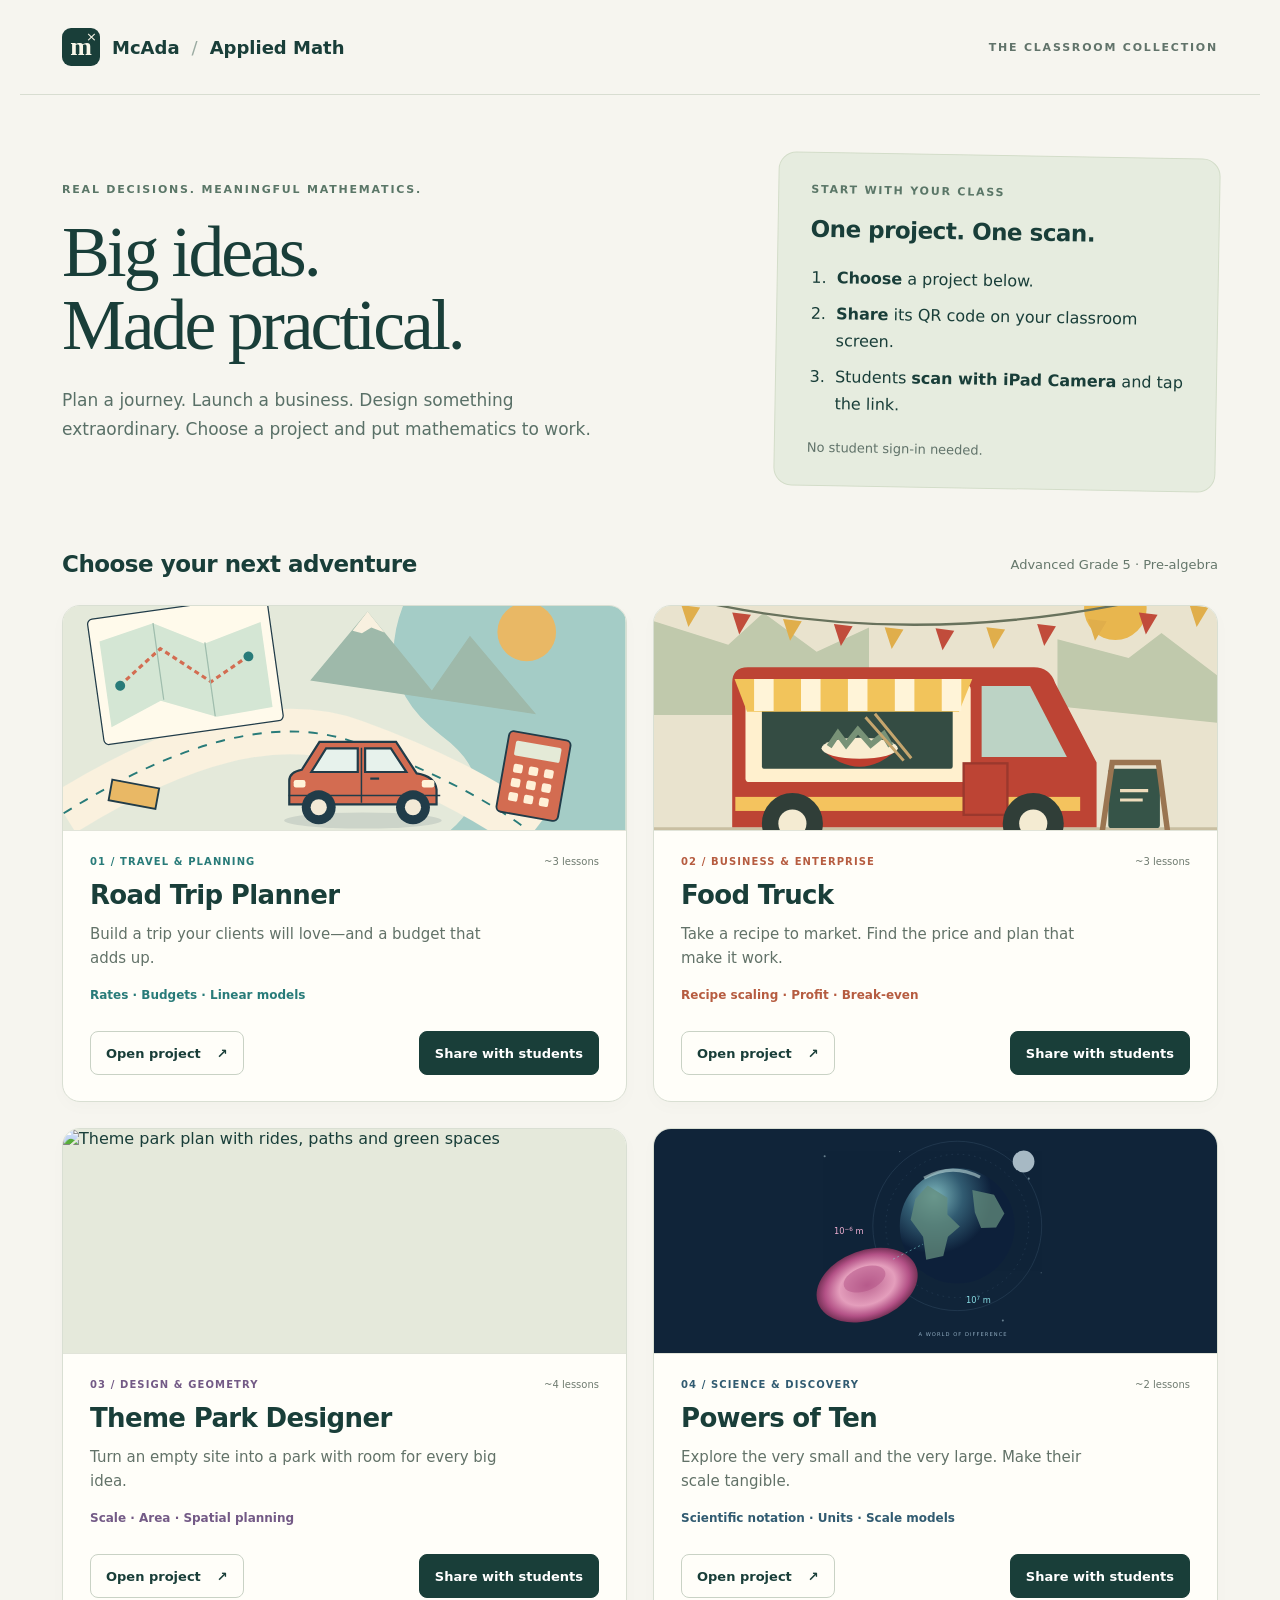
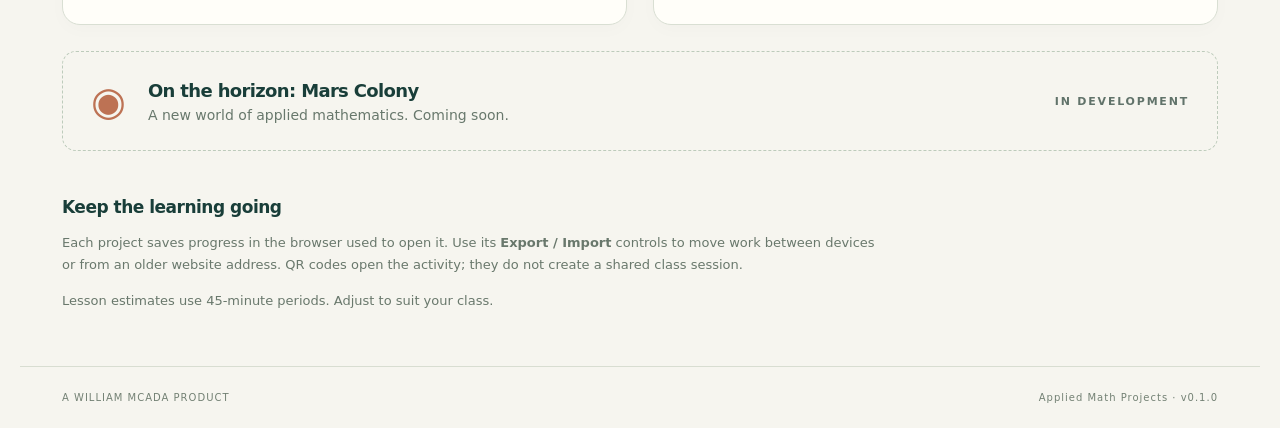
==== index.html @ c735e799 "Applied Math launcher v0.1.0 implementation checkpoint" ====
<!doctype html>
<html lang="en"><head><meta charset="utf-8"><meta name="viewport" content="width=device-width,initial-scale=1"><meta name="theme-color" content="#183e39"><title>Applied Math Projects · v0.1.0</title><link rel="stylesheet" href="launcher/style.css"><script src="launcher/vendor/qrcode.js" defer></script><script src="launcher/app.js" defer></script></head>
<body><a class="skip" href="#projects">Skip to projects</a><header><a class="brand" href="./"><span class="mark">m<span>×</span></span> McAda <b>/</b> Applied Math</a><span class="tag">THE CLASSROOM COLLECTION</span></header>
<main><section class="intro"><div><p class="eyebrow">REAL DECISIONS. MEANINGFUL MATHEMATICS.</p><h1>Big ideas.<br>Made practical.</h1><p class="lead">Plan a journey. Launch a business. Design something extraordinary. Choose a project and put mathematics to work.</p></div><aside aria-label="Teacher instructions"><p class="eyebrow">START WITH YOUR CLASS</p><h2>One project. One scan.</h2><ol><li><b>Choose</b> a project below.</li><li><b>Share</b> its QR code on your classroom screen.</li><li>Students <b>scan with iPad Camera</b> and tap the link.</li></ol><p>No student sign-in needed.</p></aside></section>
<section id="projects" aria-labelledby="projects-title"><div class="section-heading"><h2 id="projects-title">Choose your next adventure</h2><p>Advanced Grade 5 · Pre-algebra</p></div><div class="grid">
<article style="--accent:#287b79"><div class="art"><img src="launcher/art/road.svg" alt="Route map, car and travel calculator"></div><div class="card-body"><p class="meta">01 / TRAVEL &amp; PLANNING <span>~3 lessons</span></p><h3>Road Trip Planner</h3><p>Build a trip your clients will love—and a budget that adds up.</p><p class="skills">Rates · Budgets · Linear models</p><div class="actions"><a class="open" href="road-trip-planner/">Open project <span aria-hidden="true">↗</span></a><button data-project="road">Share with students</button></div></div></article>
<article style="--accent:#b65c40"><div class="art"><img src="launcher/art/food.svg" alt="An illustrated festival food truck"></div><div class="card-body"><p class="meta">02 / BUSINESS &amp; ENTERPRISE <span>~3 lessons</span></p><h3>Food Truck</h3><p>Take a recipe to market. Find the price and plan that make it work.</p><p class="skills">Recipe scaling · Profit · Break-even</p><div class="actions"><a class="open" href="food-truck-business-launch/">Open project <span aria-hidden="true">↗</span></a><button data-project="food">Share with students</button></div></div></article>
<article style="--accent:#735a86"><div class="art"><img src="launcher/art/park.svg" alt="Theme park plan with rides, paths and green spaces"></div><div class="card-body"><p class="meta">03 / DESIGN &amp; GEOMETRY <span>~4 lessons</span></p><h3>Theme Park Designer</h3><p>Turn an empty site into a park with room for every big idea.</p><p class="skills">Scale · Area · Spatial planning</p><div class="actions"><a class="open" href="theme-park-designer/">Open project <span aria-hidden="true">↗</span></a><button data-project="park">Share with students</button></div></div></article>
<article style="--accent:#315b71"><div class="art scale"><img src="launcher/art/scale.svg" alt="A cell and planet Earth shown at different scales"></div><div class="card-body"><p class="meta">04 / SCIENCE &amp; DISCOVERY <span>~2 lessons</span></p><h3>Powers of Ten</h3><p>Explore the very small and the very large. Make their scale tangible.</p><p class="skills">Scientific notation · Units · Scale models</p><div class="actions"><a class="open" href="powers-of-ten/">Open project <span aria-hidden="true">↗</span></a><button data-project="scale">Share with students</button></div></div></article>
</div><div class="coming"><span aria-hidden="true">◉</span><div><h3>On the horizon: Mars Colony</h3><p>A new world of applied mathematics. Coming soon.</p></div><span class="tag">IN DEVELOPMENT</span></div></section>
<section class="note"><h2>Keep the learning going</h2><p>Each project saves progress in the browser used to open it. Use its <b>Export / Import</b> controls to move work between devices or from an older website address. QR codes open the activity; they do not create a shared class session.</p><p>Lesson estimates use 45-minute periods. Adjust to suit your class.</p></section></main>
<footer><span>A WILLIAM MCADA PRODUCT</span><span>Applied Math Projects · v0.1.0</span></footer>
<dialog id="share" aria-labelledby="share-title" aria-describedby="scan-instructions"><button class="close" aria-label="Close sharing panel">✕</button><p class="eyebrow">YOUR NEXT PROJECT</p><h2 id="share-title"></h2><p id="scan-instructions">Open iPad Camera, scan the code, then tap the link.</p><div id="qr" role="img" aria-label="QR code for the selected project"></div><a id="project-url"></a><div class="share-actions"><button id="copy">Copy link</button><button id="fullscreen">Full-screen QR</button><a id="launch" class="open">Open project ↗</a></div><p id="status" role="status" aria-live="polite"></p></dialog>
<noscript><p class="note">Project links work without JavaScript. Enable JavaScript to display QR codes.</p></noscript></body></html>
---- launcher/style.css ----
:root{font-family:Inter,ui-sans-serif,system-ui,-apple-system,BlinkMacSystemFont,"Segoe UI",sans-serif;color:#193e39;background:#f6f5ef;font-synthesis:none}*{box-sizing:border-box}body{margin:0}a{color:inherit}button,a{ -webkit-tap-highlight-color:transparent}button{font:inherit;cursor:pointer}button:focus-visible,a:focus-visible{outline:3px solid #c57025;outline-offset:4px}.skip{position:absolute;left:16px;top:-60px;background:white;padding:12px;z-index:3}.skip:focus{top:12px}header,main,footer{max-width:1240px;margin:auto}header{padding:28px 42px;display:flex;justify-content:space-between;align-items:center;border-bottom:1px solid #d8ddd1}.brand{display:flex;align-items:center;gap:12px;text-decoration:none;font-size:18px;font-weight:700}.brand b{color:#9baba2;font-weight:400}.mark{background:#193e39;color:#faf7e9;width:38px;height:38px;border-radius:9px;display:grid;place-content:center;font-family:Georgia,serif;font-size:26px;position:relative}.mark span{position:absolute;right:3px;top:1px;font:13px system-ui}.tag,.eyebrow{font-size:11px;letter-spacing:1.8px;font-weight:750}.tag{color:#61736a}main{padding:0 42px}.intro{display:grid;grid-template-columns:1.45fr 1fr;gap:72px;align-items:center;padding:60px 0 55px}.eyebrow{color:#5a7667;margin:0 0 20px}h1{font-family:Georgia,serif;font-size:clamp(48px,5.6vw,76px);font-weight:400;letter-spacing:-3px;line-height:1.02;margin:0 0 24px}.lead{max-width:550px;font-size:17px;line-height:1.7;color:#597067}.intro aside{background:#e6ecdf;border:1px solid #d3ddc9;border-radius:18px;padding:30px 32px;transform:rotate(1deg)}h2{font-size:23px;letter-spacing:-.5px}.intro aside h2{margin:0 0 18px}.intro ol{padding-left:22px;line-height:1.65}.intro li{padding:5px 0 5px 5px}.intro aside>p:last-child{font-size:13px;color:#61736a;margin:18px 0 0}.section-heading{display:flex;justify-content:space-between;align-items:center;margin-bottom:20px}.section-heading h2{margin:0}.section-heading p{font-size:13px;color:#65776b}.grid{display:grid;grid-template-columns:1fr 1fr;gap:26px}article{border:1px solid #d9dfd3;border-radius:18px;background:#fffef9;overflow:hidden;box-shadow:0 5px 18px #183e3905;display:flex;flex-direction:column}.art{height:225px;background:#e5e9db;overflow:hidden;border-bottom:1px solid #e1e4d9}.art img{display:block;width:100%;height:100%;object-fit:cover}.art.scale{background:#102439}.art.scale img{object-fit:contain}.card-body{padding:25px 27px 26px;flex:1;display:flex;flex-direction:column}.meta{font-size:10px;font-weight:750;letter-spacing:1.1px;color:var(--accent);display:flex;justify-content:space-between;gap:8px;margin:0 0 13px}.meta span{white-space:nowrap;color:#6f7b70;letter-spacing:0;font-weight:500}h3{font-size:26px;letter-spacing:-.65px;margin:0 0 12px}.card-body>p:not(.meta){font-size:15px;color:#627268;line-height:1.6;margin:0 0 16px;max-width:410px}.card-body>p.skills{font-size:12px;color:var(--accent);font-weight:650;margin-top:auto}.actions{display:flex;align-items:center;gap:12px;margin-top:10px}.open,button{min-height:44px;border-radius:8px;padding:12px 15px;font-size:13px;font-weight:650;border:1px solid #c9d2c5;text-decoration:none;background:#fffef9}.open{display:inline-flex;gap:16px;align-items:center}.actions button{background:#193e39;color:white;border-color:#193e39;margin-left:auto}.open:hover,button:hover{filter:brightness(.94)}.coming{display:flex;gap:22px;align-items:center;padding:26px 28px;margin:26px 0 0;border:1px dashed #bdcbbb;border-radius:14px}.coming>span:first-child{font-size:40px;color:#bd7254}.coming h3{font-size:18px;margin:0 0 6px}.coming p{font-size:14px;color:#68786c;margin:0}.coming .tag{margin-left:auto}.note{padding:32px 0 40px;max-width:820px}.note h2{font-size:17px}.note p{font-size:13px;line-height:1.75;color:#69786c}footer{display:flex;justify-content:space-between;padding:25px 42px;border-top:1px solid #d8ddd1;font-size:10px;letter-spacing:1px;color:#738174}dialog{border:0;border-radius:20px;background:#fffef9;color:#193e39;padding:36px;width:min(680px,calc(100% - 24px));max-height:95dvh;overflow:auto;text-align:center;box-shadow:0 20px 100px #0004}dialog::backdrop{background:#102e29c9}dialog .eyebrow{margin:0 32px 12px}dialog h2{font-size:30px;margin:12px 24px}dialog p{line-height:1.5}.close{position:absolute;right:12px;top:12px;border:0;background:transparent;font-size:20px}#qr{max-width:340px;width:100%;margin:20px auto;background:white}#qr svg{display:block;width:100%;height:auto}#project-url{display:block;overflow-wrap:anywhere;font-size:14px;margin-bottom:22px}.share-actions{display:flex;flex-wrap:wrap;justify-content:center;gap:10px}#status{min-height:21px;font-size:13px;margin-bottom:0}dialog.projecting,dialog:fullscreen{width:100%;height:100dvh;max-width:none;max-height:none;border-radius:0;margin:0;display:flex;flex-direction:column;align-items:center;justify-content:center;padding:24px}dialog.projecting #qr,dialog:fullscreen #qr{width:min(60vh,540px);max-width:75vw;margin:8px auto}dialog.projecting p,dialog:fullscreen p{margin:8px}dialog.projecting h2,dialog:fullscreen h2{margin:8px;font-size:clamp(24px,4vw,42px)}@media(max-width:760px){header{padding:20px}header>.tag{display:none}main{padding:0 20px}.intro{grid-template-columns:1fr;gap:25px;padding:36px 0}.intro aside{transform:none;padding:24px}.section-heading{display:block}.grid{gap:20px;grid-template-columns:1fr}.art{height:220px}.coming{padding:20px}.coming .tag{display:none}footer{padding:22px 20px;gap:20px}.card-body{padding:23px}.actions{gap:8px}.actions a,.actions button{padding:12px 10px;font-size:12px}dialog{padding:30px 18px}dialog h2{font-size:25px}.brand{font-size:16px}h1{letter-spacing:-2px}}
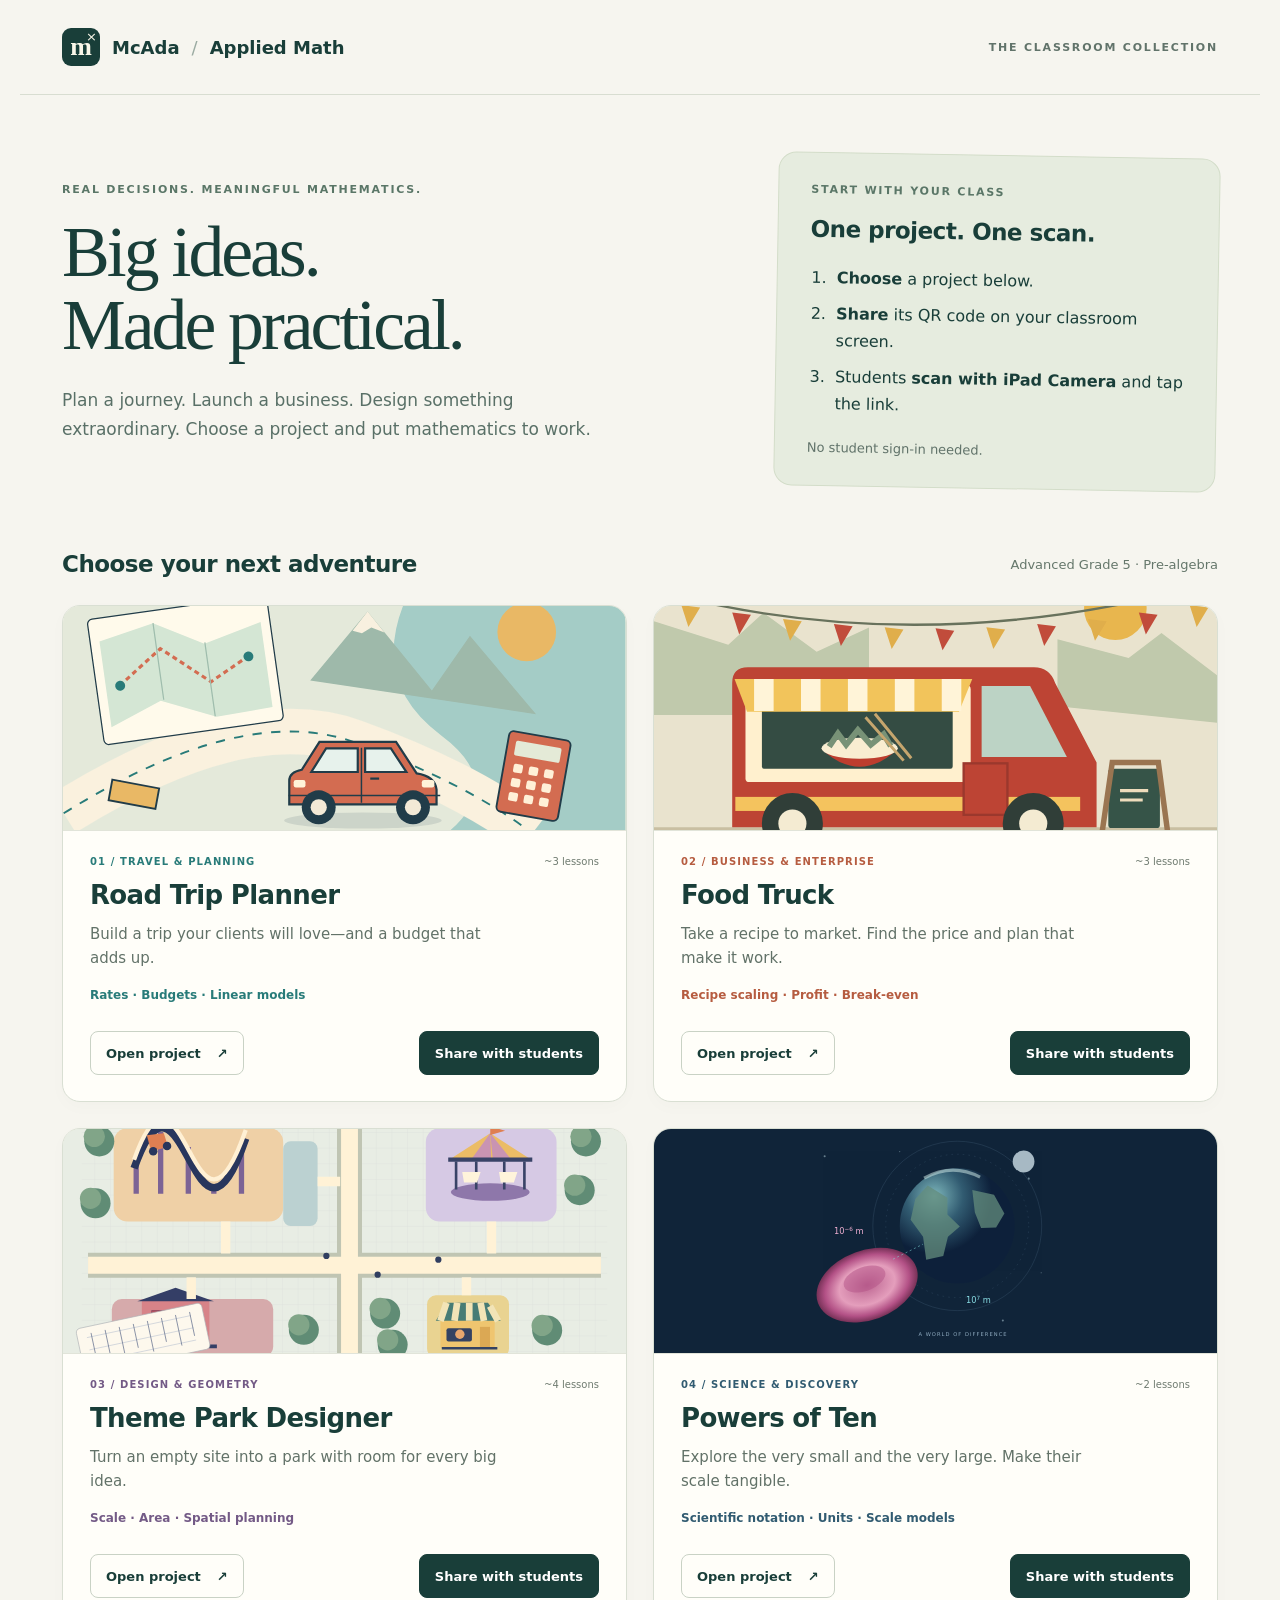
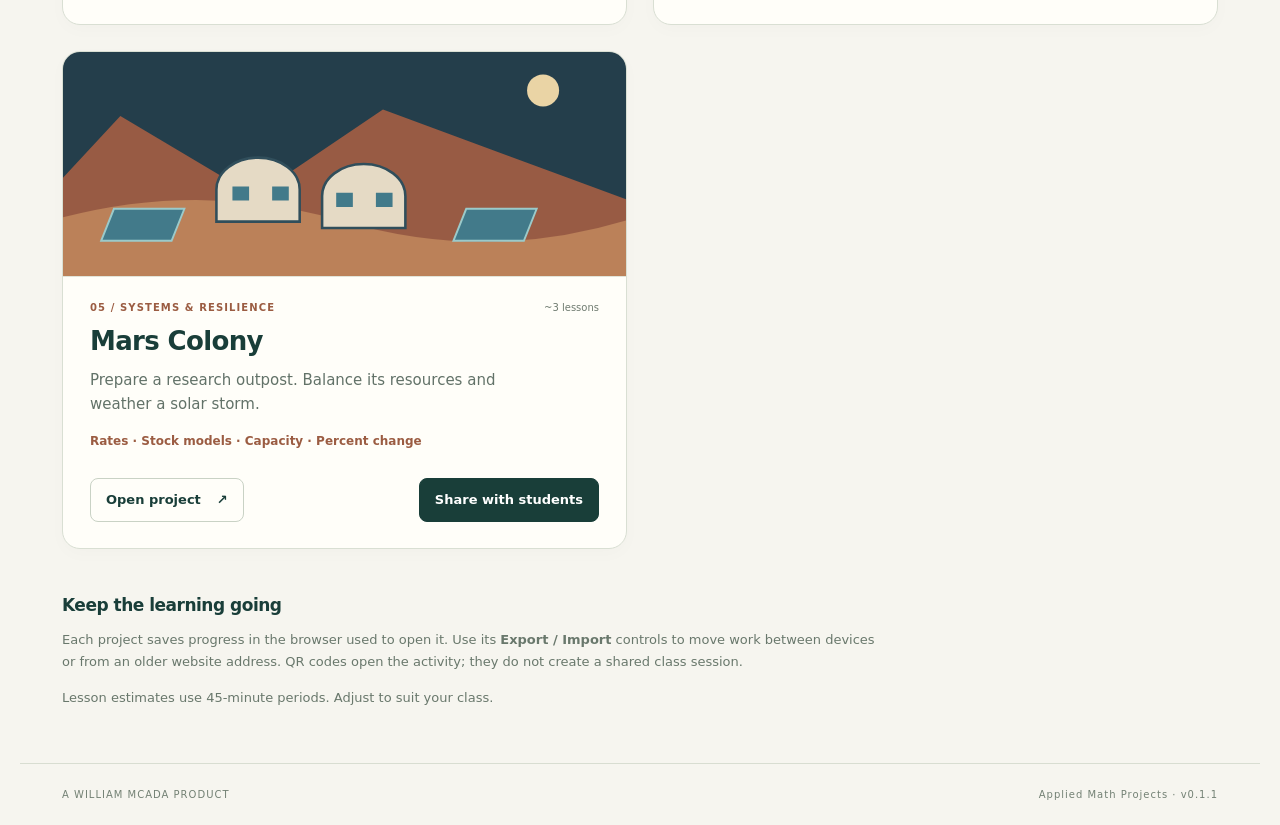
==== commit 39bba7c9: "Mars Colony v0.1.0 implementation checkpoint Exact application source and artifacts tested from loca" ====
--- a/index.html
+++ b/index.html
@@ -1,5 +1,5 @@
 <!doctype html>
-<html lang="en"><head><meta charset="utf-8"><meta name="viewport" content="width=device-width,initial-scale=1"><meta name="theme-color" content="#183e39"><title>Applied Math Projects · v0.1.0</title><link rel="stylesheet" href="launcher/style.css"><script src="launcher/vendor/qrcode.js" defer></script><script src="launcher/app.js" defer></script></head>
+<html lang="en"><head><meta charset="utf-8"><meta name="viewport" content="width=device-width,initial-scale=1"><meta name="theme-color" content="#183e39"><title>Applied Math Projects · v0.1.1</title><link rel="stylesheet" href="launcher/style.css"><script src="launcher/vendor/qrcode.js" defer></script><script src="launcher/app.js" defer></script></head>
 <body><a class="skip" href="#projects">Skip to projects</a><header><a class="brand" href="./"><span class="mark">m<span>×</span></span> McAda <b>/</b> Applied Math</a><span class="tag">THE CLASSROOM COLLECTION</span></header>
 <main><section class="intro"><div><p class="eyebrow">REAL DECISIONS. MEANINGFUL MATHEMATICS.</p><h1>Big ideas.<br>Made practical.</h1><p class="lead">Plan a journey. Launch a business. Design something extraordinary. Choose a project and put mathematics to work.</p></div><aside aria-label="Teacher instructions"><p class="eyebrow">START WITH YOUR CLASS</p><h2>One project. One scan.</h2><ol><li><b>Choose</b> a project below.</li><li><b>Share</b> its QR code on your classroom screen.</li><li>Students <b>scan with iPad Camera</b> and tap the link.</li></ol><p>No student sign-in needed.</p></aside></section>
 <section id="projects" aria-labelledby="projects-title"><div class="section-heading"><h2 id="projects-title">Choose your next adventure</h2><p>Advanced Grade 5 · Pre-algebra</p></div><div class="grid">
@@ -7,8 +7,8 @@
 <article style="--accent:#b65c40"><div class="art"><img src="launcher/art/food.svg" alt="An illustrated festival food truck"></div><div class="card-body"><p class="meta">02 / BUSINESS &amp; ENTERPRISE <span>~3 lessons</span></p><h3>Food Truck</h3><p>Take a recipe to market. Find the price and plan that make it work.</p><p class="skills">Recipe scaling · Profit · Break-even</p><div class="actions"><a class="open" href="food-truck-business-launch/">Open project <span aria-hidden="true">↗</span></a><button data-project="food">Share with students</button></div></div></article>
 <article style="--accent:#735a86"><div class="art"><img src="launcher/art/park.svg" alt="Theme park plan with rides, paths and green spaces"></div><div class="card-body"><p class="meta">03 / DESIGN &amp; GEOMETRY <span>~4 lessons</span></p><h3>Theme Park Designer</h3><p>Turn an empty site into a park with room for every big idea.</p><p class="skills">Scale · Area · Spatial planning</p><div class="actions"><a class="open" href="theme-park-designer/">Open project <span aria-hidden="true">↗</span></a><button data-project="park">Share with students</button></div></div></article>
 <article style="--accent:#315b71"><div class="art scale"><img src="launcher/art/scale.svg" alt="A cell and planet Earth shown at different scales"></div><div class="card-body"><p class="meta">04 / SCIENCE &amp; DISCOVERY <span>~2 lessons</span></p><h3>Powers of Ten</h3><p>Explore the very small and the very large. Make their scale tangible.</p><p class="skills">Scientific notation · Units · Scale models</p><div class="actions"><a class="open" href="powers-of-ten/">Open project <span aria-hidden="true">↗</span></a><button data-project="scale">Share with students</button></div></div></article>
-</div><div class="coming"><span aria-hidden="true">◉</span><div><h3>On the horizon: Mars Colony</h3><p>A new world of applied mathematics. Coming soon.</p></div><span class="tag">IN DEVELOPMENT</span></div></section>
+<article style="--accent:#9b5c42"><div class="art"><img src="launcher/art/mars.svg" alt="Mars research outpost with habitats and solar arrays"></div><div class="card-body"><p class="meta">05 / SYSTEMS &amp; RESILIENCE <span>~3 lessons</span></p><h3>Mars Colony</h3><p>Prepare a research outpost. Balance its resources and weather a solar storm.</p><p class="skills">Rates · Stock models · Capacity · Percent change</p><div class="actions"><a class="open" href="mars-colony/">Open project <span aria-hidden="true">↗</span></a><button data-project="mars">Share with students</button></div></div></article></div></section>
 <section class="note"><h2>Keep the learning going</h2><p>Each project saves progress in the browser used to open it. Use its <b>Export / Import</b> controls to move work between devices or from an older website address. QR codes open the activity; they do not create a shared class session.</p><p>Lesson estimates use 45-minute periods. Adjust to suit your class.</p></section></main>
-<footer><span>A WILLIAM MCADA PRODUCT</span><span>Applied Math Projects · v0.1.0</span></footer>
+<footer><span>A WILLIAM MCADA PRODUCT</span><span>Applied Math Projects · v0.1.1</span></footer>
 <dialog id="share" aria-labelledby="share-title" aria-describedby="scan-instructions"><button class="close" aria-label="Close sharing panel">✕</button><p class="eyebrow">YOUR NEXT PROJECT</p><h2 id="share-title"></h2><p id="scan-instructions">Open iPad Camera, scan the code, then tap the link.</p><div id="qr" role="img" aria-label="QR code for the selected project"></div><a id="project-url"></a><div class="share-actions"><button id="copy">Copy link</button><button id="fullscreen">Full-screen QR</button><a id="launch" class="open">Open project ↗</a></div><p id="status" role="status" aria-live="polite"></p></dialog>
 <noscript><p class="note">Project links work without JavaScript. Enable JavaScript to display QR codes.</p></noscript></body></html>
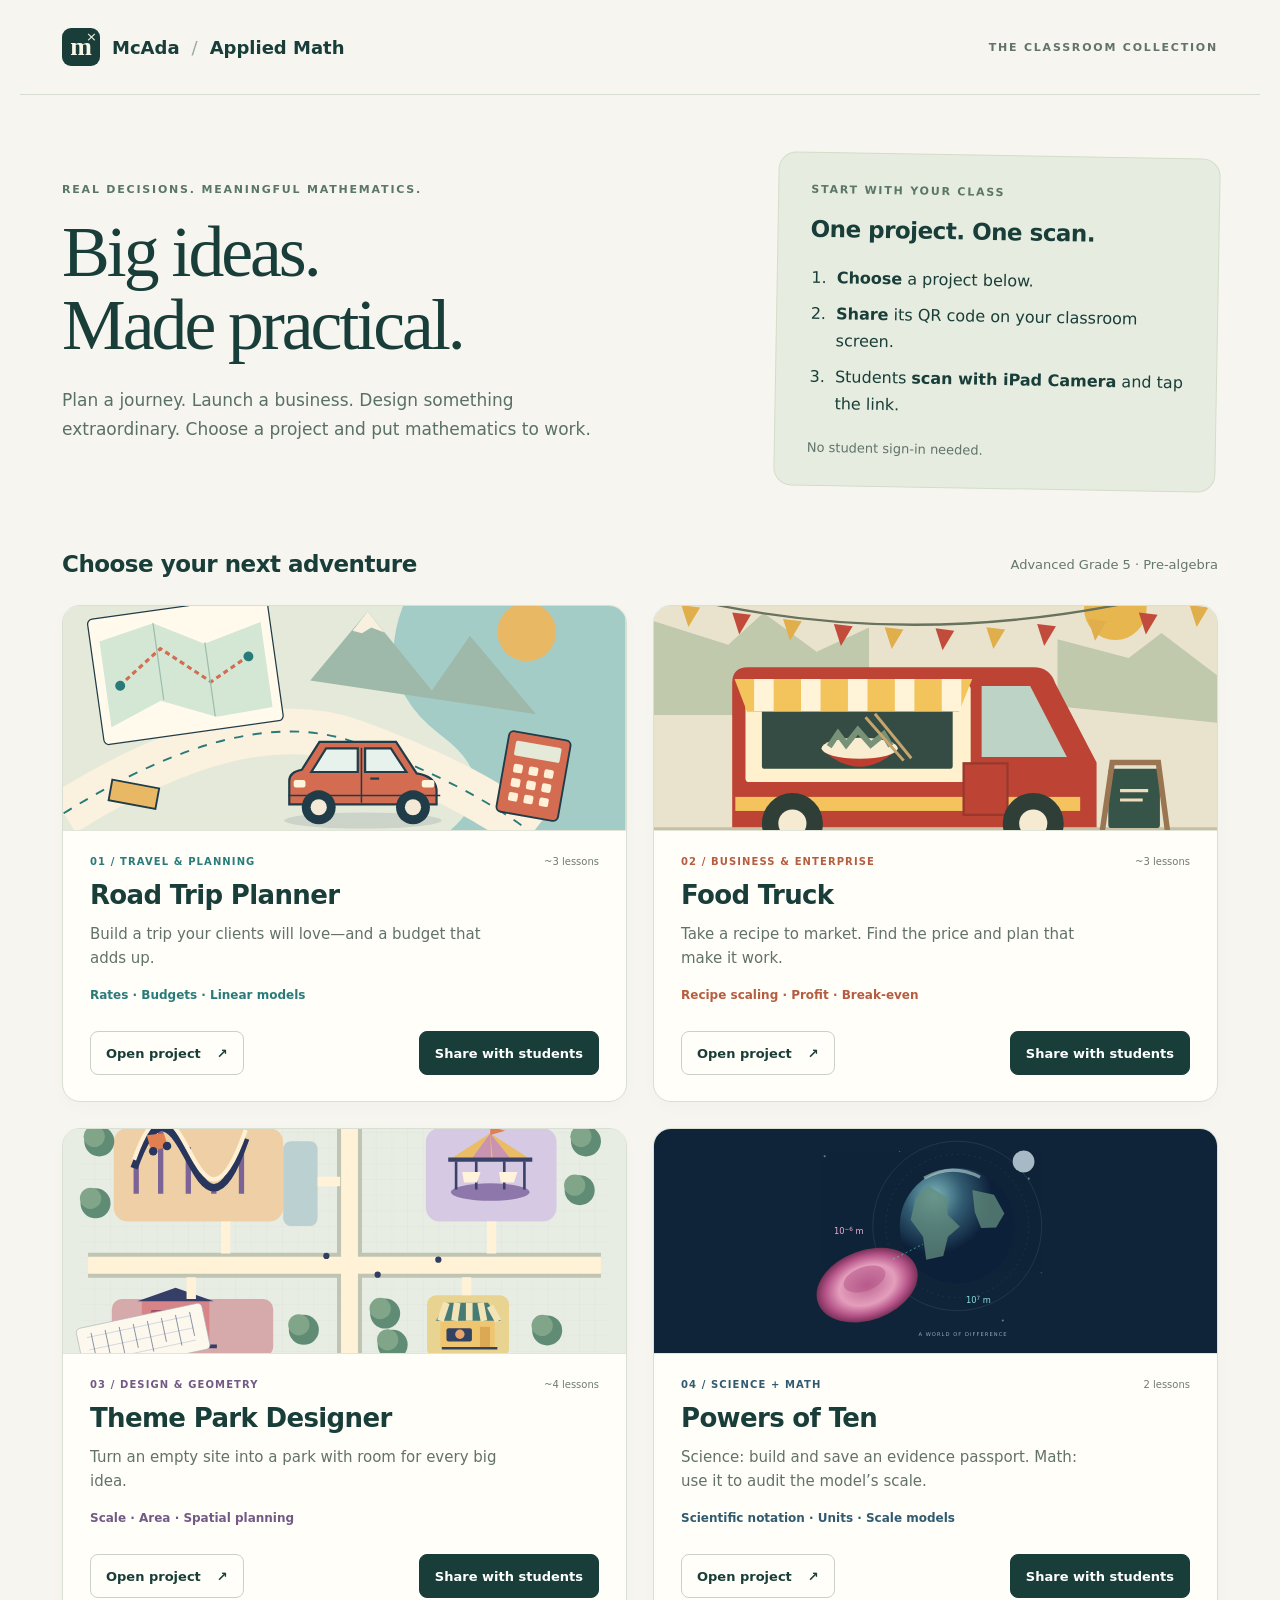
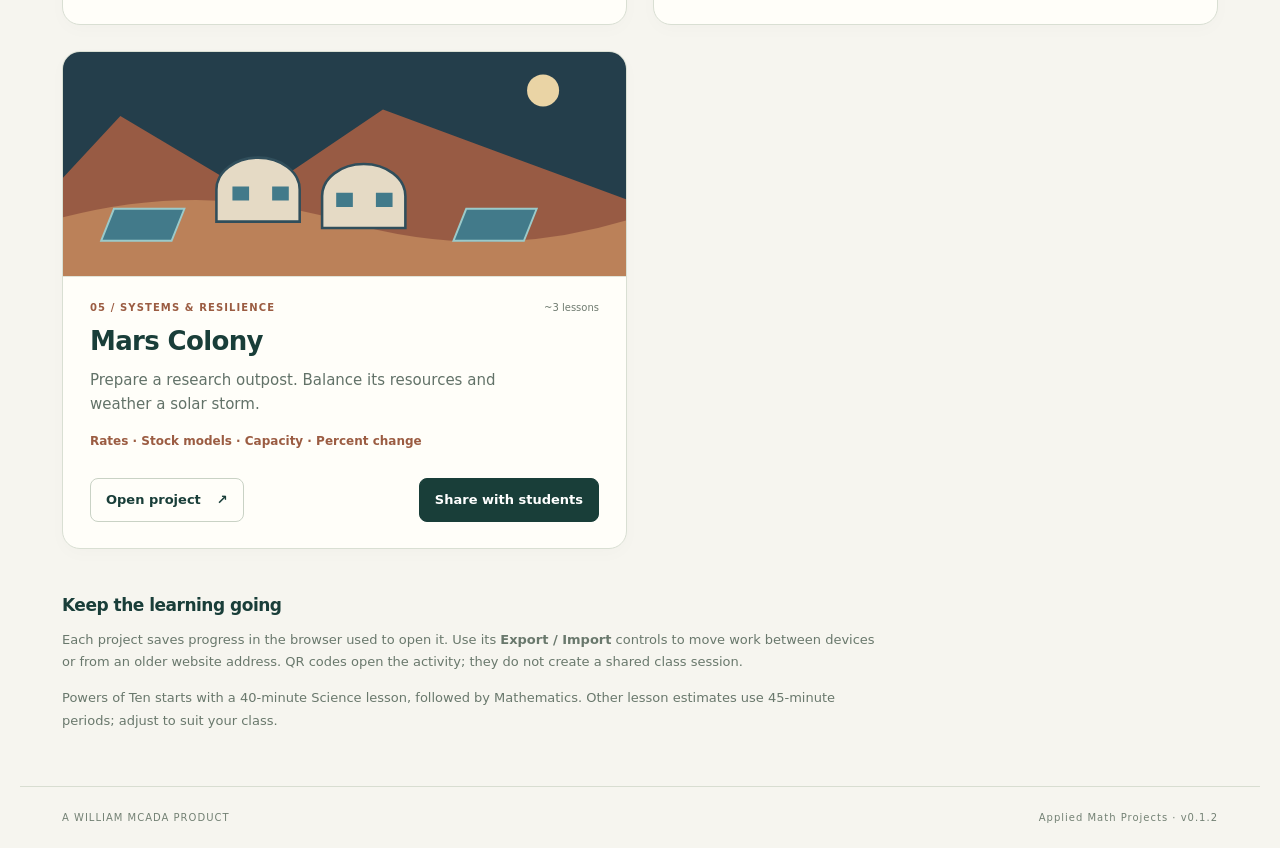
==== commit 184fca58: "Checkpoint v0.2.0 recovery refinements, subject guides, launcher and regression tests" ====
--- a/index.html
+++ b/index.html
@@ -1,14 +1,14 @@
 <!doctype html>
-<html lang="en"><head><meta charset="utf-8"><meta name="viewport" content="width=device-width,initial-scale=1"><meta name="theme-color" content="#183e39"><title>Applied Math Projects · v0.1.1</title><link rel="stylesheet" href="launcher/style.css"><script src="launcher/vendor/qrcode.js" defer></script><script src="launcher/app.js" defer></script></head>
+<html lang="en"><head><meta charset="utf-8"><meta name="viewport" content="width=device-width,initial-scale=1"><meta name="theme-color" content="#183e39"><title>Applied Math Projects · v0.1.2</title><link rel="stylesheet" href="launcher/style.css"><script src="launcher/vendor/qrcode.js" defer></script><script src="launcher/app.js" defer></script></head>
 <body><a class="skip" href="#projects">Skip to projects</a><header><a class="brand" href="./"><span class="mark">m<span>×</span></span> McAda <b>/</b> Applied Math</a><span class="tag">THE CLASSROOM COLLECTION</span></header>
 <main><section class="intro"><div><p class="eyebrow">REAL DECISIONS. MEANINGFUL MATHEMATICS.</p><h1>Big ideas.<br>Made practical.</h1><p class="lead">Plan a journey. Launch a business. Design something extraordinary. Choose a project and put mathematics to work.</p></div><aside aria-label="Teacher instructions"><p class="eyebrow">START WITH YOUR CLASS</p><h2>One project. One scan.</h2><ol><li><b>Choose</b> a project below.</li><li><b>Share</b> its QR code on your classroom screen.</li><li>Students <b>scan with iPad Camera</b> and tap the link.</li></ol><p>No student sign-in needed.</p></aside></section>
 <section id="projects" aria-labelledby="projects-title"><div class="section-heading"><h2 id="projects-title">Choose your next adventure</h2><p>Advanced Grade 5 · Pre-algebra</p></div><div class="grid">
 <article style="--accent:#287b79"><div class="art"><img src="launcher/art/road.svg" alt="Route map, car and travel calculator"></div><div class="card-body"><p class="meta">01 / TRAVEL &amp; PLANNING <span>~3 lessons</span></p><h3>Road Trip Planner</h3><p>Build a trip your clients will love—and a budget that adds up.</p><p class="skills">Rates · Budgets · Linear models</p><div class="actions"><a class="open" href="road-trip-planner/">Open project <span aria-hidden="true">↗</span></a><button data-project="road">Share with students</button></div></div></article>
 <article style="--accent:#b65c40"><div class="art"><img src="launcher/art/food.svg" alt="An illustrated festival food truck"></div><div class="card-body"><p class="meta">02 / BUSINESS &amp; ENTERPRISE <span>~3 lessons</span></p><h3>Food Truck</h3><p>Take a recipe to market. Find the price and plan that make it work.</p><p class="skills">Recipe scaling · Profit · Break-even</p><div class="actions"><a class="open" href="food-truck-business-launch/">Open project <span aria-hidden="true">↗</span></a><button data-project="food">Share with students</button></div></div></article>
 <article style="--accent:#735a86"><div class="art"><img src="launcher/art/park.svg" alt="Theme park plan with rides, paths and green spaces"></div><div class="card-body"><p class="meta">03 / DESIGN &amp; GEOMETRY <span>~4 lessons</span></p><h3>Theme Park Designer</h3><p>Turn an empty site into a park with room for every big idea.</p><p class="skills">Scale · Area · Spatial planning</p><div class="actions"><a class="open" href="theme-park-designer/">Open project <span aria-hidden="true">↗</span></a><button data-project="park">Share with students</button></div></div></article>
-<article style="--accent:#315b71"><div class="art scale"><img src="launcher/art/scale.svg" alt="A cell and planet Earth shown at different scales"></div><div class="card-body"><p class="meta">04 / SCIENCE &amp; DISCOVERY <span>~2 lessons</span></p><h3>Powers of Ten</h3><p>Explore the very small and the very large. Make their scale tangible.</p><p class="skills">Scientific notation · Units · Scale models</p><div class="actions"><a class="open" href="powers-of-ten/">Open project <span aria-hidden="true">↗</span></a><button data-project="scale">Share with students</button></div></div></article>
+<article style="--accent:#315b71"><div class="art scale"><img src="launcher/art/scale.svg" alt="A cell and planet Earth shown at different scales"></div><div class="card-body"><p class="meta">04 / SCIENCE + MATH <span>2 lessons</span></p><h3>Powers of Ten</h3><p>Science: build and save an evidence passport. Math: use it to audit the model’s scale.</p><p class="skills">Scientific notation · Units · Scale models</p><div class="actions"><a class="open" href="powers-of-ten/">Open project <span aria-hidden="true">↗</span></a><button data-project="scale">Share with students</button></div></div></article>
 <article style="--accent:#9b5c42"><div class="art"><img src="launcher/art/mars.svg" alt="Mars research outpost with habitats and solar arrays"></div><div class="card-body"><p class="meta">05 / SYSTEMS &amp; RESILIENCE <span>~3 lessons</span></p><h3>Mars Colony</h3><p>Prepare a research outpost. Balance its resources and weather a solar storm.</p><p class="skills">Rates · Stock models · Capacity · Percent change</p><div class="actions"><a class="open" href="mars-colony/">Open project <span aria-hidden="true">↗</span></a><button data-project="mars">Share with students</button></div></div></article></div></section>
-<section class="note"><h2>Keep the learning going</h2><p>Each project saves progress in the browser used to open it. Use its <b>Export / Import</b> controls to move work between devices or from an older website address. QR codes open the activity; they do not create a shared class session.</p><p>Lesson estimates use 45-minute periods. Adjust to suit your class.</p></section></main>
-<footer><span>A WILLIAM MCADA PRODUCT</span><span>Applied Math Projects · v0.1.1</span></footer>
+<section class="note"><h2>Keep the learning going</h2><p>Each project saves progress in the browser used to open it. Use its <b>Export / Import</b> controls to move work between devices or from an older website address. QR codes open the activity; they do not create a shared class session.</p><p>Powers of Ten starts with a 40-minute Science lesson, followed by Mathematics. Other lesson estimates use 45-minute periods; adjust to suit your class.</p></section></main>
+<footer><span>A WILLIAM MCADA PRODUCT</span><span>Applied Math Projects · v0.1.2</span></footer>
 <dialog id="share" aria-labelledby="share-title" aria-describedby="scan-instructions"><button class="close" aria-label="Close sharing panel">✕</button><p class="eyebrow">YOUR NEXT PROJECT</p><h2 id="share-title"></h2><p id="scan-instructions">Open iPad Camera, scan the code, then tap the link.</p><div id="qr" role="img" aria-label="QR code for the selected project"></div><a id="project-url"></a><div class="share-actions"><button id="copy">Copy link</button><button id="fullscreen">Full-screen QR</button><a id="launch" class="open">Open project ↗</a></div><p id="status" role="status" aria-live="polite"></p></dialog>
 <noscript><p class="note">Project links work without JavaScript. Enable JavaScript to display QR codes.</p></noscript></body></html>
